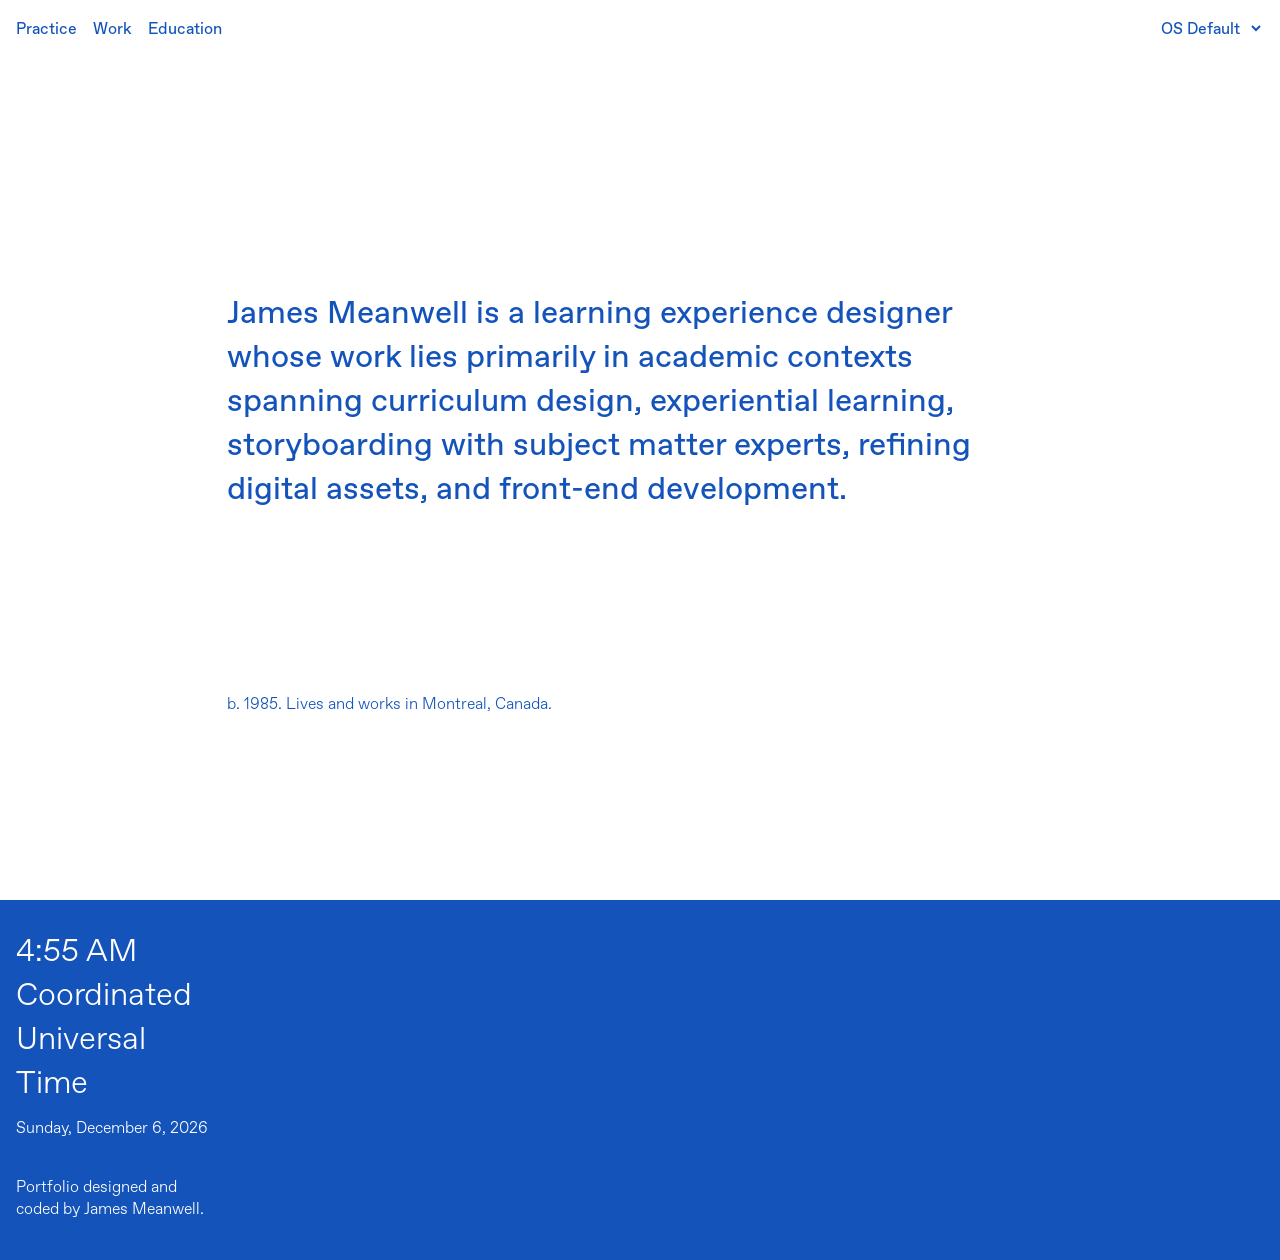
==== index.html @ 73938664 "initial commit" ====
<!DOCTYPE html>
<html lang="en">
  <head>
    <meta charset="UTF-8" />
    <meta name="viewport" content="width=device-width, initial-scale=1.0" />
    <link rel="stylesheet" href="/assets/style.css" />
    <title>James Meanwell</title>
  </head>
  <body>
    <div class="page-wrapper">
      <header id="nav-component"></header>
      <p class="font-large">
        James Meanwell is a learning experience designer whose work lies
        primarily in academic contexts spanning curriculum design, experiential
        learning, storyboarding with subject matter experts, refining digital
        assets, and front-end development.
      </p>
      <p class="font-small">b. 1985. Lives and works in Montreal, Canada.</p>
    </div>
    <footer id="footer-component"></footer>
    <script src="/assets/script.js"></script>
  </body>
</html>
---- assets/style.css ----
/* Global: Setup */
:root {
  --color-text-light: #1353ba;
  --color-bg-light: #ffffff;
  --color-text-dark: #76bbff;
  --color-bg-dark: #212121;
  --color-1: #d6ed2e;
}

@font-face {
  font-family: "Favorit";
  src: url(/assets/fonts/ABC\ Favorit/ABCFavorit-Regular-Trial.otf);
  font-style: normal;
  font-weight: normal;
}

@font-face {
  font-family: "Favorit";
  src: url(/assets/fonts/ABC\ Favorit/ABCFavorit-Bold-Trial.otf);
  font-style: normal;
  font-weight: bold;
}

@font-face {
  font-family: "Favorit";
  src: url(/assets/fonts/ABC\ Favorit/ABCFavorit-RegularItalic-Trial.otf);
  font-style: italic;
  font-weight: normal;
}

@font-face {
  font-family: "Favorit";
  src: url(/assets/fonts/ABC\ Favorit/ABCFavorit-Light-Trial.otf);
  font-style: normal;
  font-weight: 100;
}

@font-face {
  font-family: "Favorit";
  src: url(/assets/fonts/ABC\ Favorit/ABCFavorit-LightItalic-Trial.otf);
  font-style: italic;
  font-weight: 100;
}

* {
  box-sizing: border-box;
  margin: 0;
  padding: 0;
  font-family: "Favorit";
}

.page-wrapper {
  display: grid;
  grid-template-columns: 1fr;
  grid-template-rows: auto;
  column-gap: 1rem;
  min-height: 100svh;
  margin: 0;
  padding: 1rem;
}

/* Global: Spacing and Layout */
.grid-left {
  grid-column: 1 / -1;
  font-weight: 100;
}

.margin-regular {
  margin-top: 0.75rem;
}

@media (min-width: 768px) {
  .page-wrapper {
    grid-template-columns: repeat(6, 1fr);
    min-height: 100vh;
  }
}

@media (min-width: 992px) {
  .grid-left {
    grid-column: 1 / 2;
    font-size: 1.25rem;
    font-weight: 100;
    width: 100%;
  }
}

body {
  color: var(--color-text);
  background-color: var(--color-bg);
}

/* Light theme styles */
.light-theme {
  --color-text: var(--color-text-light);
  --color-bg: var(--color-bg-light);
}

.light-theme ::selection {
  background-color: var(--color-text-light);
  color: var(--color-bg-light);
}

.light-theme :focus {
  outline-color: var(--color-text-light);
}

.light-theme hr {
  border: 0.5px solid var(--color-text-light);
}

:is(.light-theme a:visited, .light-theme a, .light-theme select) {
  color: var(--color-text-light);
  text-decoration: none;
}

/* Dark theme styles */
.dark-theme {
  --color-text: var(--color-text-dark);
  --color-bg: var(--color-bg-dark);
}

.dark-theme ::selection {
  background-color: var(--color-text-dark);
  color: var(--color-bg-dark);
}

.dark-theme :focus {
  outline-color: var(--color-text-dark);
}

:is(.dark-theme a:visited, .dark-theme a, .dark-theme select) {
  color: var(--color-text-dark);
  text-decoration: none;
}

.dark-theme hr {
  border: 0.5px solid var(--color-text-dark);
}

/* If the user prefers dark mode, automatically switch */
@media (prefers-color-scheme: dark) {
  body {
    --color-text: var(--color-text-dark);
    --color-bg: var(--color-bg-dark);
  }
}

/* Global: Semantic */
:is(h1, h2, h3, h4, h5, h6) {
  grid-column: 1 / -1;
  font-size: 1.5rem;
  font-weight: bold;
  margin: 2rem 0 1rem 0;
}

:is(ul, li, p, blockquote, hr, q) {
  grid-column: 1 / -1;
  margin: 0.75rem 0;
}

p {
  font-size: 1.25rem;
  font-weight: normal;
}

li {
  font-size: 1.25rem;
  margin: 0.5rem 0;
}

p.font-large {
  font-size: 1.5rem;
}

p.font-small {
  font-size: 1rem;
  font-weight: 100;
}

:is(p.font-light, li.font-light) {
  font-weight: 100;
}

blockquote {
  font-size: 2rem;
  font-weight: bold;
}

q {
  font-size: 1.25rem;
  padding: 0;
  margin: 2rem 0;
  white-space-collapse: collapse;
}

:is(ul, ol) {
  margin: none;
  padding: 0 0 0 1rem;
}

hr {
  margin: 6rem 0 0 0;
}

@media (min-width: 768px) {
  p.font-large {
    font-size: 2rem;
  }
}

@media (min-width: 992px) {
  :is(h1, h2, h3, h4, h5, h6) {
    grid-column: 2 / 6;
    font-size: 2rem;
  }

  :is(ul, li, p, blockquote, q) {
    grid-column: 2 / 6;
  }
  p.large {
    font-size: 3rem;
  }

  blockquote {
    font-size: 2.5rem;
    margin-bottom: 2rem;
  }
}

@media (min-width: 1400px) {
  :is(h1, h2, h3, h4, h5, h6) {
    grid-column: 2 / 5;
  }

  :is(ul, li, p, blockquote, q) {
    grid-column: 2 / 5;
  }
}

/* Component: Nav */
header {
  grid-column: 1 / -1;
  margin-bottom: 5rem;
}

nav {
  display: flex;
  flex-flow: row wrap;
  justify-content: space-between;
  align-items: center;
  gap: 1rem;
}

nav ul {
  display: flex;
  flex-flow: row wrap;
  justify-content: flex-start;
  align-items: center;
  gap: 1rem;
  list-style-type: none;
  padding: 0;
  margin: 0;
}

nav ul li {
  font-size: 0.75rem;
  margin: 0;
}

select#theme-toggle {
  font-size: 0.75rem;
  border: none;
  background-color: transparent;
  padding: 0 0.5rem 0 0;
  cursor: pointer;
}

@media (min-width: 576px) {
  :is(select#theme-toggle, nav ul li) {
    font-size: 1rem;
  }
}

/* Component: Footer */
footer {
  display: grid;
  grid-template-columns: 1fr;
  grid-template-rows: auto;
  column-gap: 1rem;
  height: 50vh;
  margin: 0;
  padding: 1rem;
  background-color: var(--color-text-light);
  color: var(--color-bg-light);
}

footer p {
  font-size: 1rem;
  font-weight: 100;
  text-wrap: balance;
}

footer p#current-time {
  font-size: 2rem;
}

@media (min-width: 992px) {
  footer {
    grid-template-columns: repeat(6, 1fr);
    height: 40vh;
  }

  footer p {
    grid-column: 1 / 2;
  }
}

/* Education Page */
ul.education {
  list-style-type: none;
  padding: 0;
  margin: 0;
}

ul.education li {
  font-weight: bold;
  font-size: 1rem;
  margin: 0 0 2rem 0;
}

ul.education li span.date {
  margin-right: 1rem;
}

ul.education li p {
  font-weight: 100;
  margin: 0.25rem 0 0 0;
}

/* Practice Page */
ul.resources {
  list-style-type: none;
  padding: 0;
  margin: 0;
}
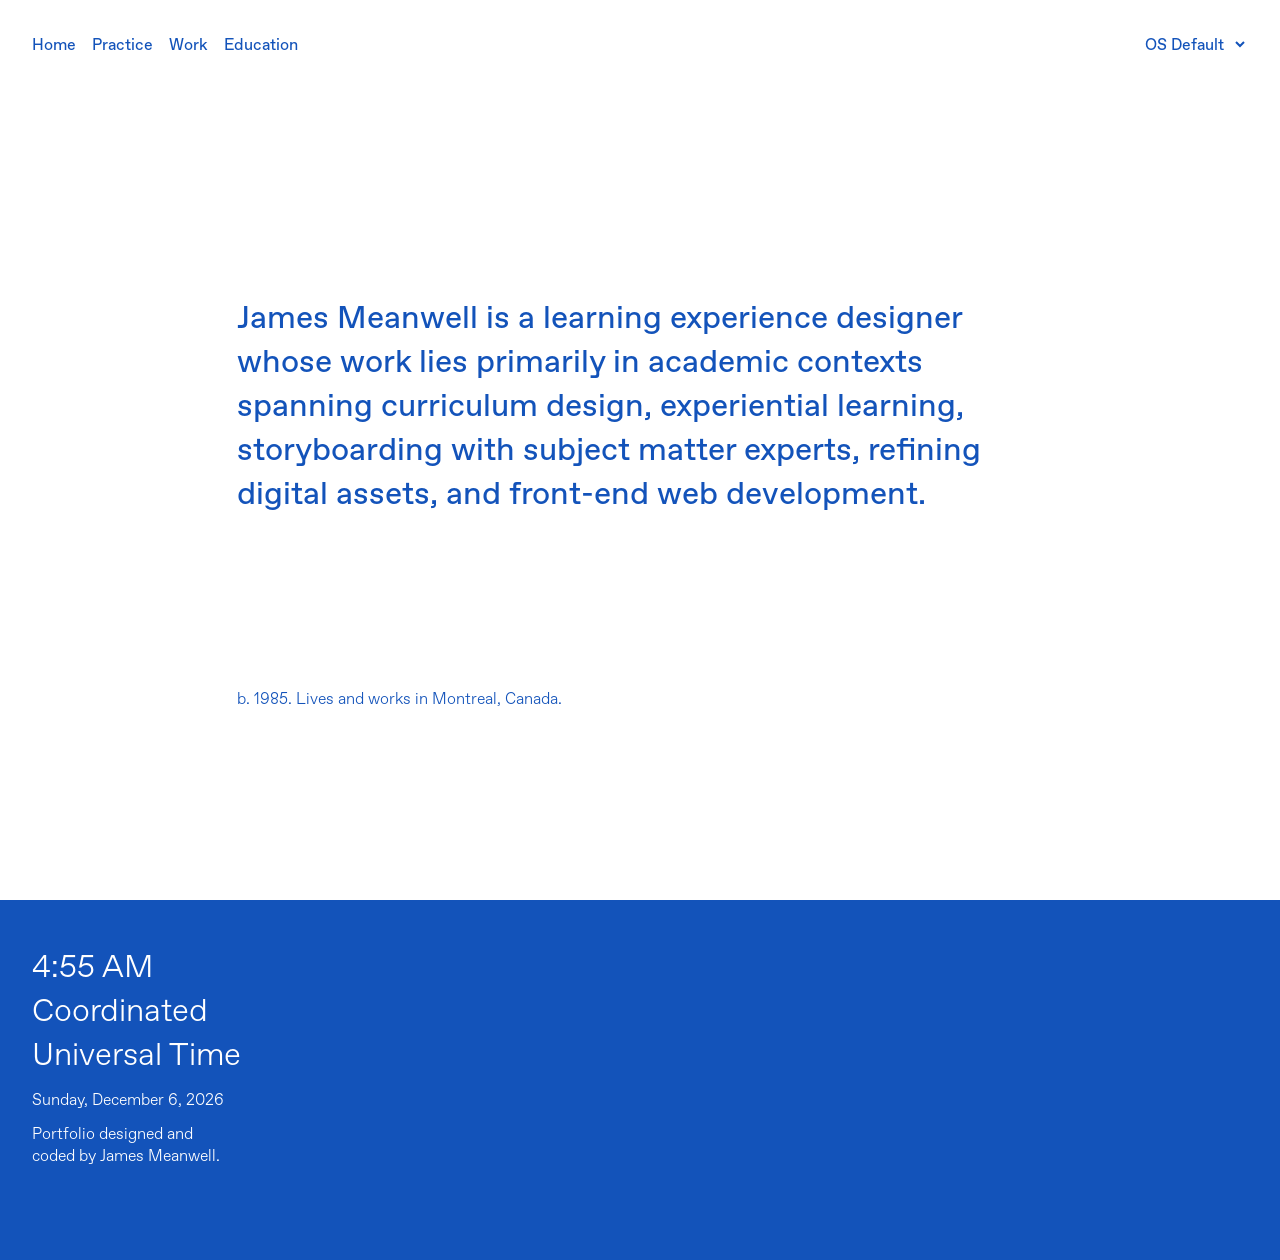
==== commit bead27c3: "beginning of major updates to portfolio" ====
--- a/index.html
+++ b/index.html
@@ -1,4 +1,4 @@
-<!DOCTYPE html>
+<!doctype html>
 <html lang="en">
   <head>
     <meta charset="UTF-8" />
@@ -13,7 +13,7 @@
         James Meanwell is a learning experience designer whose work lies
         primarily in academic contexts spanning curriculum design, experiential
         learning, storyboarding with subject matter experts, refining digital
-        assets, and front-end development.
+        assets, and front-end web development.
       </p>
       <p class="font-small">b. 1985. Lives and works in Montreal, Canada.</p>
     </div>
--- a/assets/style.css
+++ b/assets/style.css
@@ -2,8 +2,8 @@
 :root {
   --color-text-light: #1353ba;
   --color-bg-light: #ffffff;
-  --color-text-dark: #76bbff;
-  --color-bg-dark: #212121;
+  --color-text-dark: #ffffff;
+  --color-bg-dark: #1353ba;
   --color-1: #d6ed2e;
 }
 
@@ -56,7 +56,7 @@
   column-gap: 1rem;
   min-height: 100svh;
   margin: 0;
-  padding: 1rem;
+  padding: 2rem;
 }
 
 /* Global: Spacing and Layout */
@@ -143,6 +143,11 @@
   body {
     --color-text: var(--color-text-dark);
     --color-bg: var(--color-bg-dark);
+  }
+
+  footer {
+    background-color: var(--color-bg-light);
+    color: var(--color-text-light);
   }
 }
 
@@ -285,14 +290,22 @@
 /* Component: Footer */
 footer {
   display: grid;
-  grid-template-columns: 1fr;
+  grid-template-columns: repeat(2, 1fr);
   grid-template-rows: auto;
   column-gap: 1rem;
   height: 50vh;
   margin: 0;
-  padding: 1rem;
-  background-color: var(--color-text-light);
-  color: var(--color-bg-light);
+  padding: 2rem;
+}
+
+footer.light-theme {
+  background-color: var(--color-bg-light);
+  color: var(--color-text-light);
+}
+
+footer.dark-theme {
+  background-color: var(--color-bg-dark);
+  color: var(--color-text-dark);
 }
 
 footer p {
@@ -307,7 +320,7 @@
 
 @media (min-width: 992px) {
   footer {
-    grid-template-columns: repeat(6, 1fr);
+    grid-template-columns: repeat(4, 1fr);
     height: 40vh;
   }
 
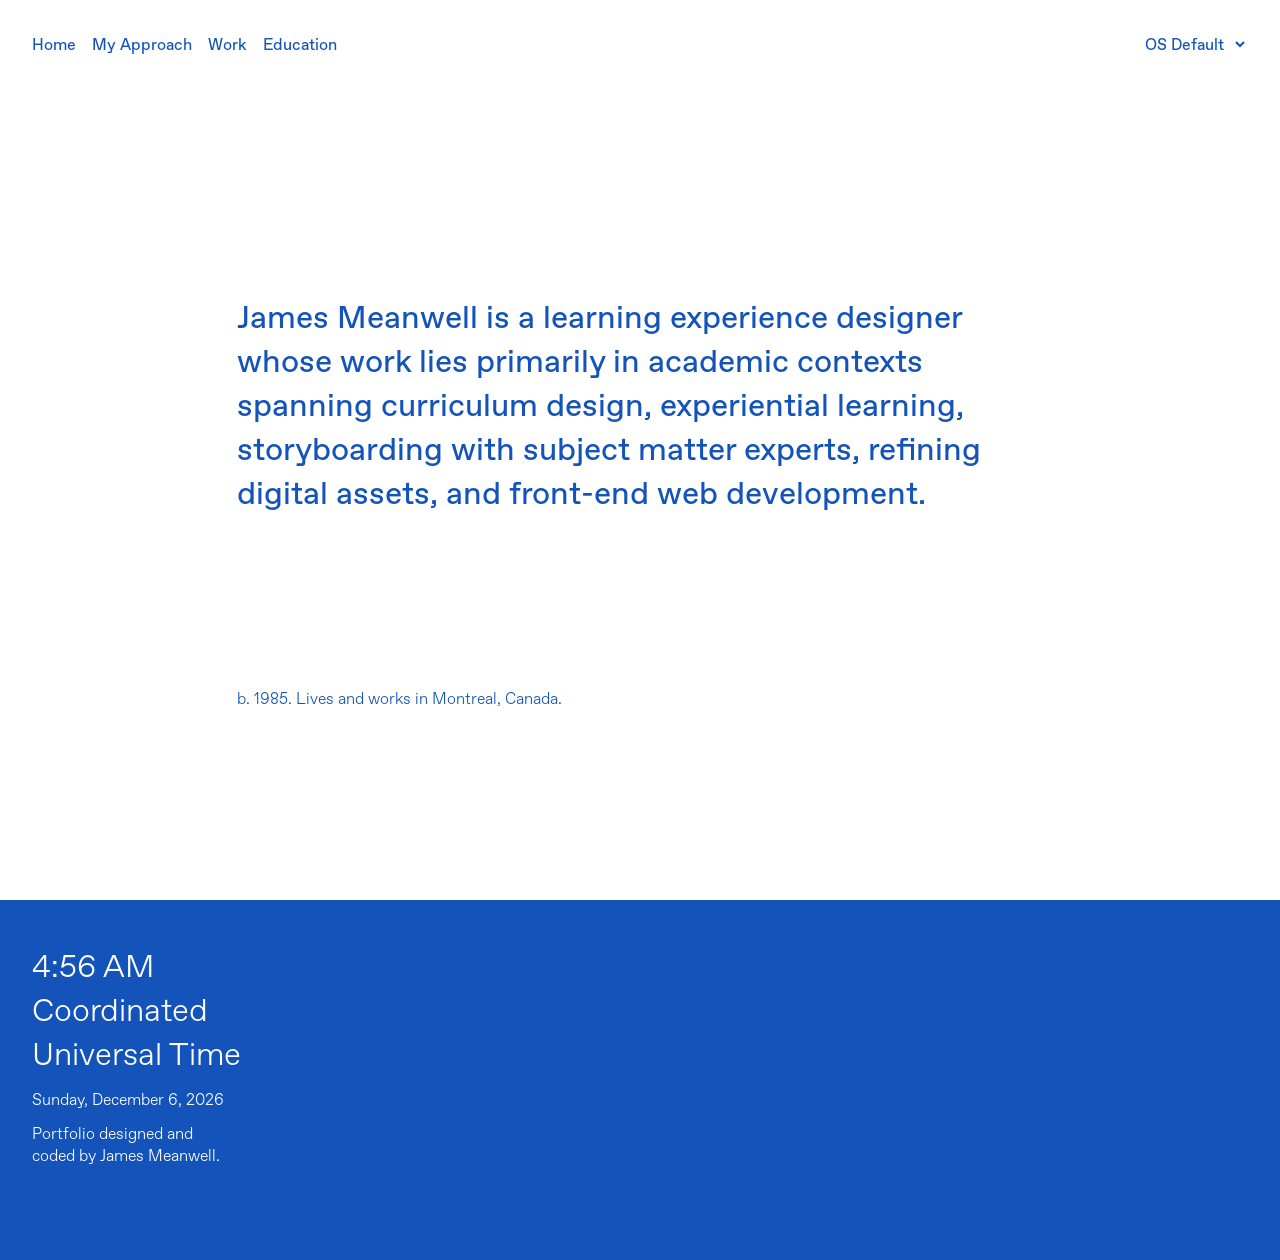
==== commit 09e1857c: "link testing" ====
--- a/index.html
+++ b/index.html
@@ -3,7 +3,7 @@
   <head>
     <meta charset="UTF-8" />
     <meta name="viewport" content="width=device-width, initial-scale=1.0" />
-    <link rel="stylesheet" href="/assets/style.css" />
+    <link rel="stylesheet" href="../assets/style.css" />
     <title>James Meanwell</title>
   </head>
   <body>
@@ -18,6 +18,6 @@
       <p class="font-small">b. 1985. Lives and works in Montreal, Canada.</p>
     </div>
     <footer id="footer-component"></footer>
-    <script src="/assets/script.js"></script>
+    <script src="../assets/script.js"></script>
   </body>
 </html>
--- a/assets/style.css
+++ b/assets/style.css
@@ -217,7 +217,7 @@
 @media (min-width: 992px) {
   :is(h1, h2, h3, h4, h5, h6) {
     grid-column: 2 / 6;
-    font-size: 2rem;
+    font-size: 1.75rem;
   }
 
   :is(ul, li, p, blockquote, q) {
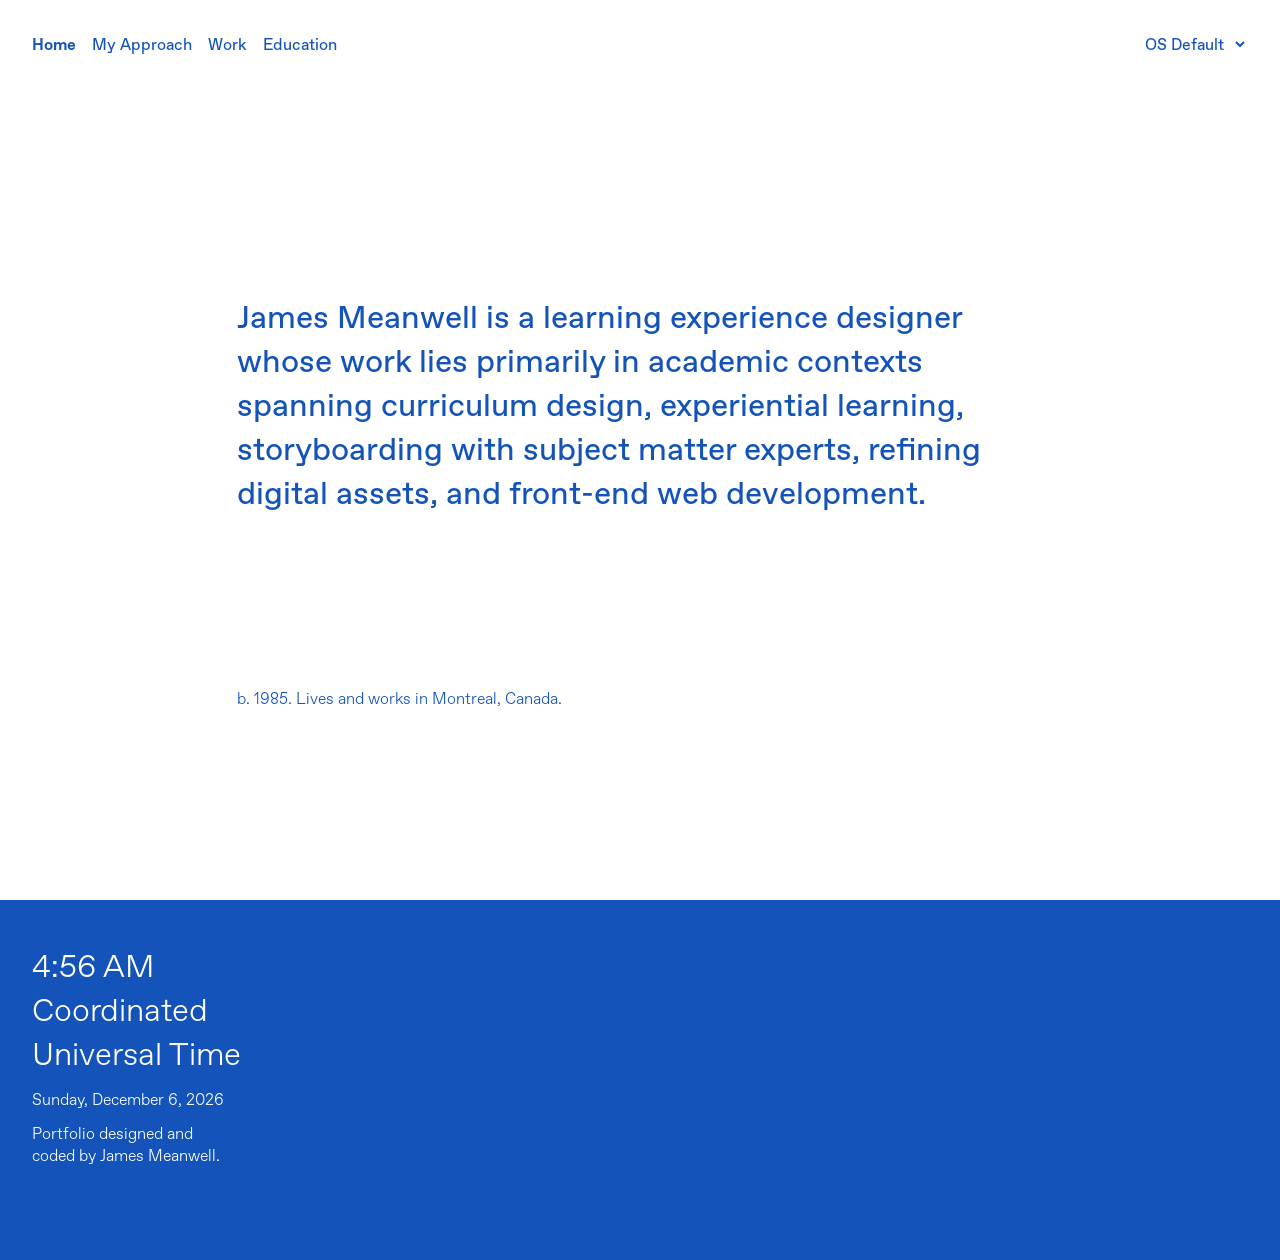
==== commit d9ae9d9b: "link testing cont" ====
--- a/index.html
+++ b/index.html
@@ -3,7 +3,7 @@
   <head>
     <meta charset="UTF-8" />
     <meta name="viewport" content="width=device-width, initial-scale=1.0" />
-    <link rel="stylesheet" href="../assets/style.css" />
+    <link rel="stylesheet" href="assets/style.css" />
     <title>James Meanwell</title>
   </head>
   <body>
@@ -18,6 +18,6 @@
       <p class="font-small">b. 1985. Lives and works in Montreal, Canada.</p>
     </div>
     <footer id="footer-component"></footer>
-    <script src="../assets/script.js"></script>
+    <script src="assets/script.js"></script>
   </body>
 </html>
--- a/assets/style.css
+++ b/assets/style.css
@@ -9,7 +9,7 @@
 
 @font-face {
   font-family: "Favorit";
-  src: url(/assets/fonts/ABC\ Favorit/ABCFavorit-Regular-Trial.otf);
+  src: url(../assets/fonts/ABC\ Favorit/ABCFavorit-Regular-Trial.otf);
   font-style: normal;
   font-weight: normal;
 }
@@ -23,21 +23,21 @@
 
 @font-face {
   font-family: "Favorit";
-  src: url(/assets/fonts/ABC\ Favorit/ABCFavorit-RegularItalic-Trial.otf);
+  src: url(../assets/fonts/ABC\ Favorit/ABCFavorit-RegularItalic-Trial.otf);
   font-style: italic;
   font-weight: normal;
 }
 
 @font-face {
   font-family: "Favorit";
-  src: url(/assets/fonts/ABC\ Favorit/ABCFavorit-Light-Trial.otf);
+  src: url(../assets/fonts/ABC\ Favorit/ABCFavorit-Light-Trial.otf);
   font-style: normal;
   font-weight: 100;
 }
 
 @font-face {
   font-family: "Favorit";
-  src: url(/assets/fonts/ABC\ Favorit/ABCFavorit-LightItalic-Trial.otf);
+  src: url(../assets/fonts/ABC\ Favorit/ABCFavorit-LightItalic-Trial.otf);
   font-style: italic;
   font-weight: 100;
 }
@@ -172,6 +172,10 @@
 li {
   font-size: 1.25rem;
   margin: 0.5rem 0;
+}
+
+li a.active {
+  font-weight: bold;
 }
 
 p.font-large {
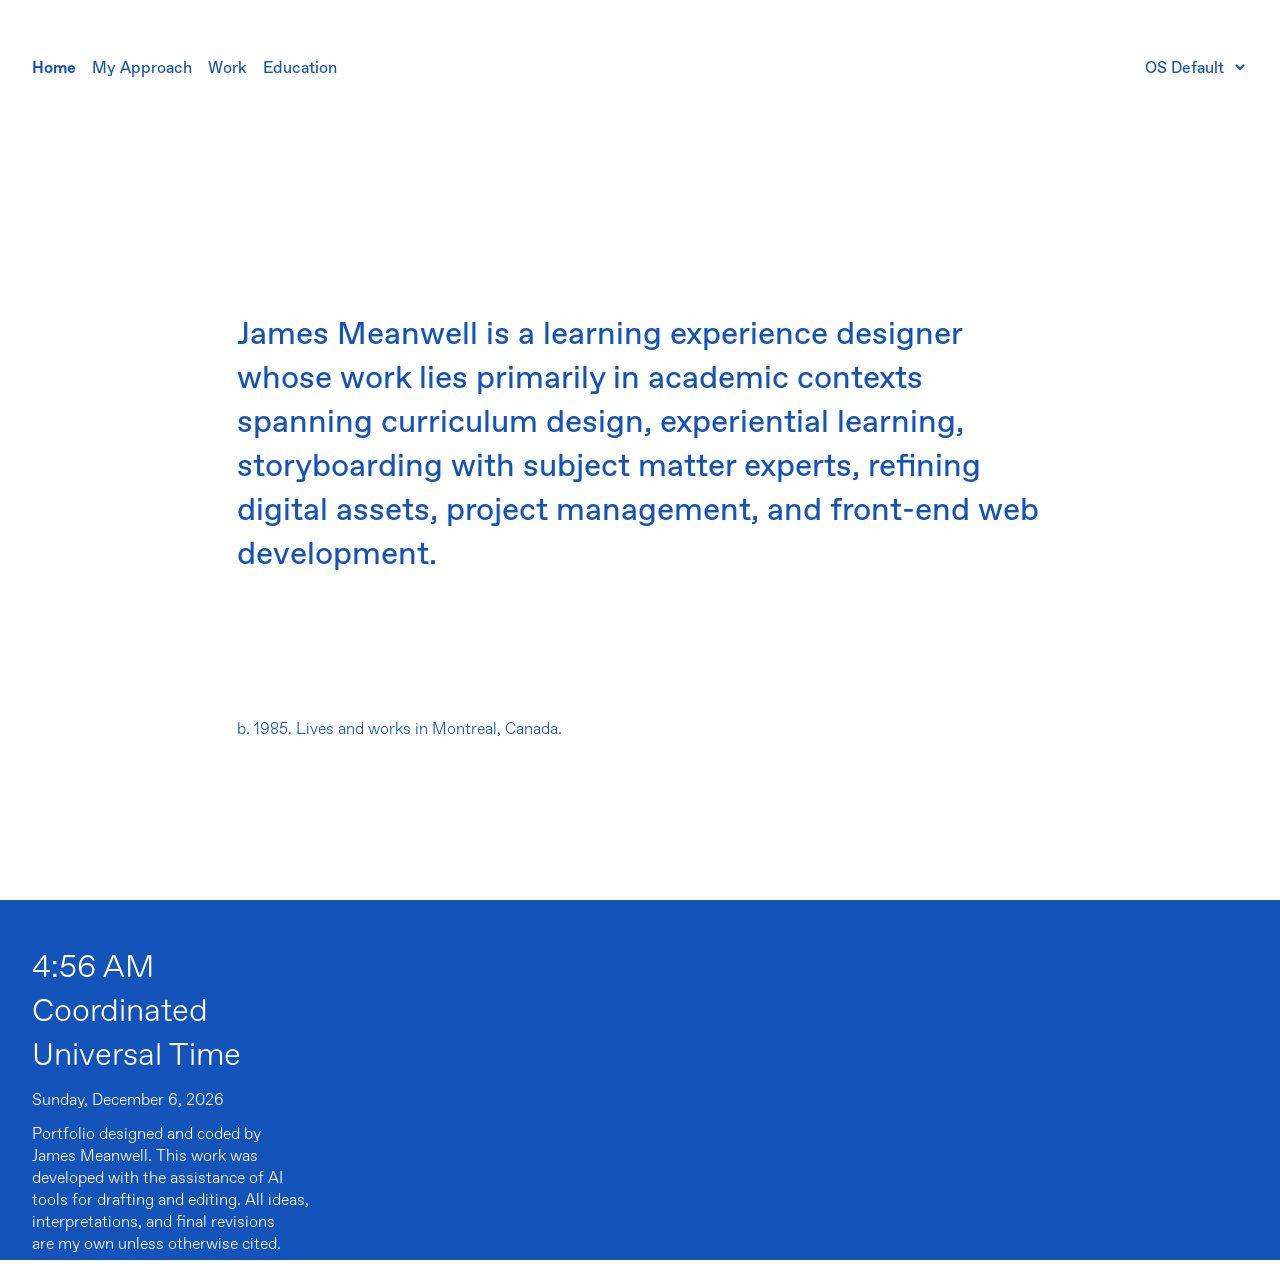
==== commit 22305c47: "mad edits" ====
--- a/index.html
+++ b/index.html
@@ -13,7 +13,7 @@
         James Meanwell is a learning experience designer whose work lies
         primarily in academic contexts spanning curriculum design, experiential
         learning, storyboarding with subject matter experts, refining digital
-        assets, and front-end web development.
+        assets, project management, and front-end web development.
       </p>
       <p class="font-small">b. 1985. Lives and works in Montreal, Canada.</p>
     </div>
--- a/assets/style.css
+++ b/assets/style.css
@@ -16,7 +16,7 @@
 
 @font-face {
   font-family: "Favorit";
-  src: url(/assets/fonts/ABC\ Favorit/ABCFavorit-Bold-Trial.otf);
+  src: url(../assets/fonts/ABC\ Favorit/ABCFavorit-Bold-Trial.otf);
   font-style: normal;
   font-weight: bold;
 }
@@ -46,7 +46,7 @@
   box-sizing: border-box;
   margin: 0;
   padding: 0;
-  font-family: "Favorit";
+  font-family: "Favorit", "Helvetica", "Arial", sans-serif;
 }
 
 .page-wrapper {
@@ -159,7 +159,7 @@
   margin: 2rem 0 1rem 0;
 }
 
-:is(ul, li, p, blockquote, hr, q) {
+:is(ul, ol, li, p, blockquote, hr, q, .example-container) {
   grid-column: 1 / -1;
   margin: 0.75rem 0;
 }
@@ -208,7 +208,7 @@
   padding: 0 0 0 1rem;
 }
 
-hr {
+body .page-wrapper hr {
   margin: 6rem 0 0 0;
 }
 
@@ -224,7 +224,7 @@
     font-size: 1.75rem;
   }
 
-  :is(ul, li, p, blockquote, q) {
+  :is(ul, ol, li, p, blockquote, q, .example-container) {
     grid-column: 2 / 6;
   }
   p.large {
@@ -242,7 +242,7 @@
     grid-column: 2 / 5;
   }
 
-  :is(ul, li, p, blockquote, q) {
+  :is(ul, ol, li, p, blockquote, q, .example-container) {
     grid-column: 2 / 5;
   }
 }
@@ -361,3 +361,83 @@
   padding: 0;
   margin: 0;
 }
+
+/* Component: Example Container */
+.example-container {
+  margin: 6rem 0;
+}
+
+.example-nav {
+  display: flex;
+  flex-flow: row nowrap;
+  justify-content: space-between;
+  align-items: center;
+  margin-bottom: 2.5rem;
+}
+
+.example-count-wrapper {
+  display: flex;
+  flex-flow: row wrap;
+  gap: 1rem;
+}
+
+.example-container select {
+  font-size: 14px;
+  font-weight: bold;
+  border: none;
+  background-color: transparent;
+  padding: 0.5rem 1rem 0.5rem 0;
+}
+
+.example-container p.example-count {
+  font-size: 14px;
+  text-align: center;
+  margin: 0.5rem 0 0 0;
+}
+
+.example-container button#example-next-concept {
+  font-size: 14px;
+  font-weight: bold;
+  background-color: var(--color-bg-dark);
+  color: var(--color-text-dark);
+  border: 1px solid var(--color-bg-light);
+  border-radius: 3px;
+  padding: 0.5rem 1rem;
+
+  cursor: pointer;
+}
+
+.example-container p,
+.example-container ul,
+.example-container ol,
+.example-container p > strong,
+.example-container p > em {
+  font-weight: 100;
+  padding: 0;
+}
+
+.example-container ol {
+  padding-left: 1.25rem;
+}
+
+.example-container ul {
+  padding-left: 1.25rem;
+}
+
+.example-container .example-visible {
+  display: block;
+}
+
+.example-container .example-hidden {
+  display: none;
+}
+
+/* use this for any text you want for screen readers only */
+.sr-only {
+  position: absolute;
+  left: -10000px;
+  top: auto;
+  width: 1px;
+  height: 1px;
+  overflow: hidden;
+}
